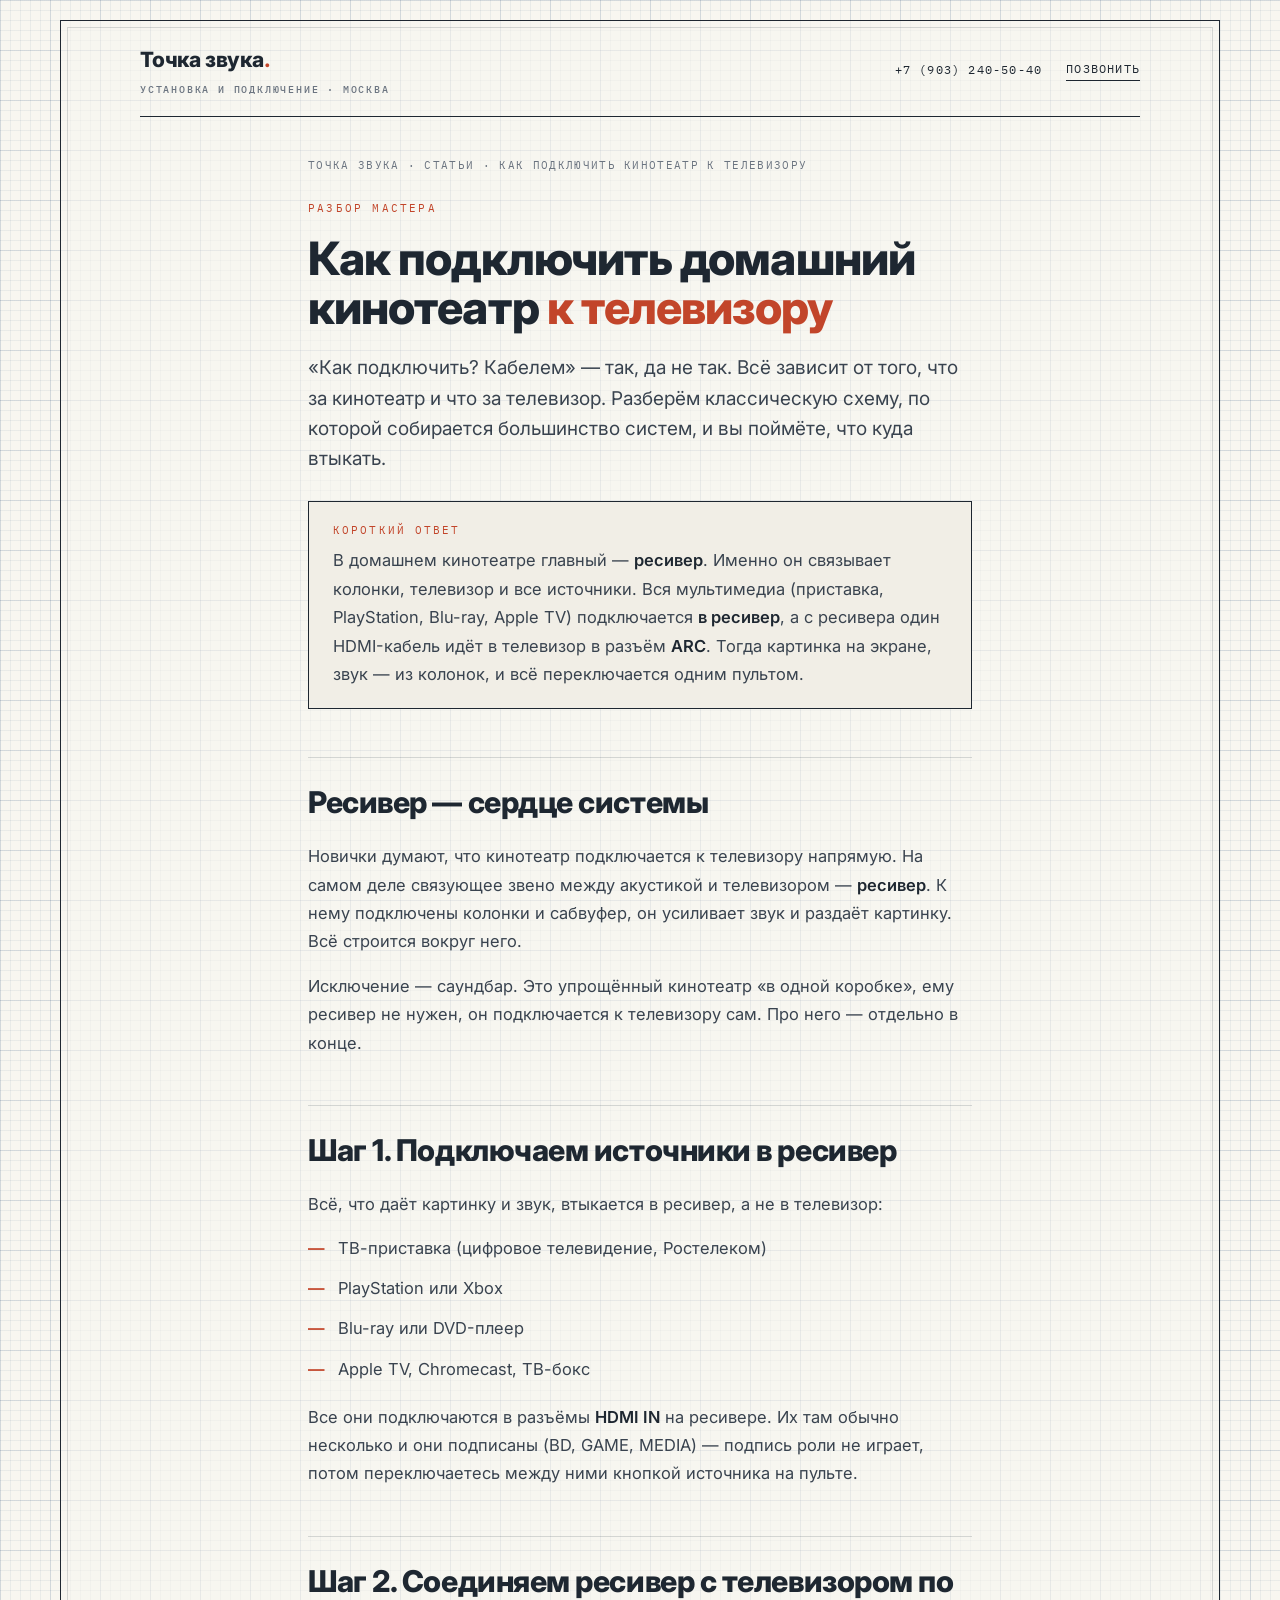
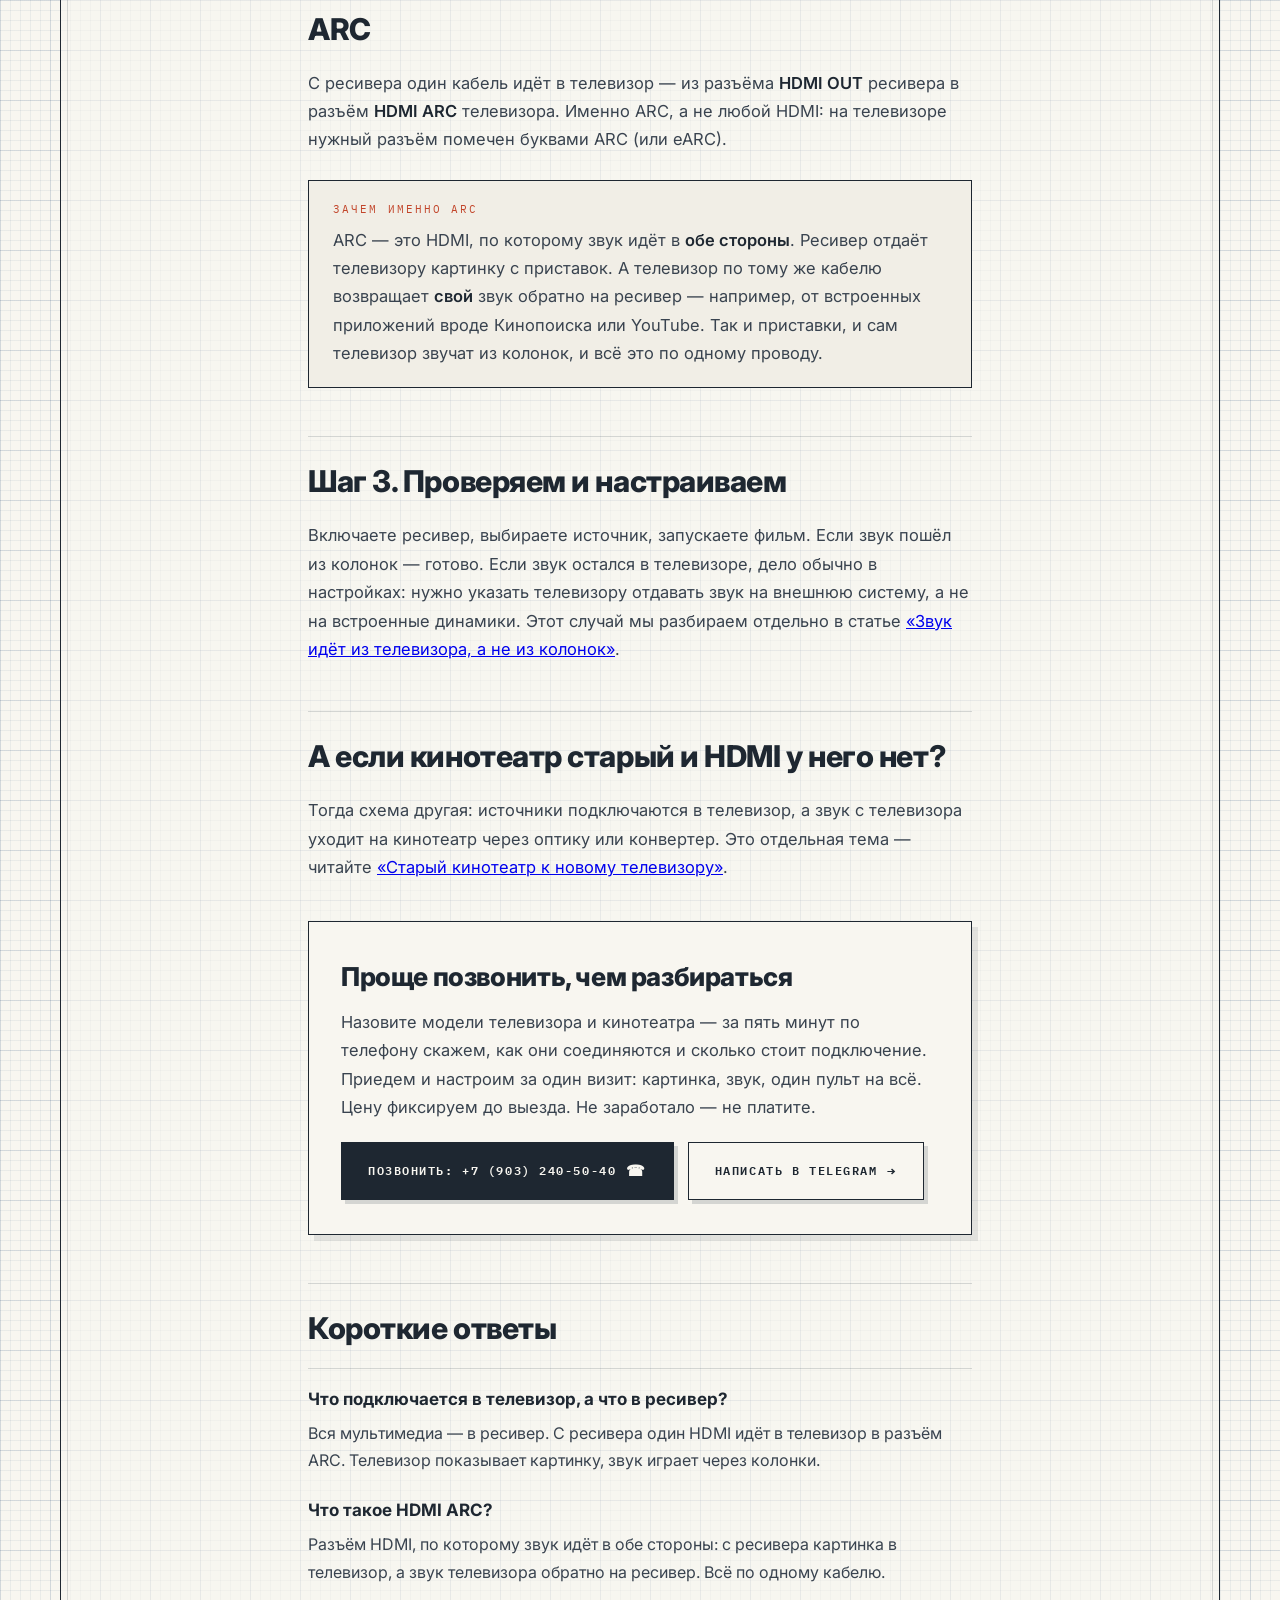
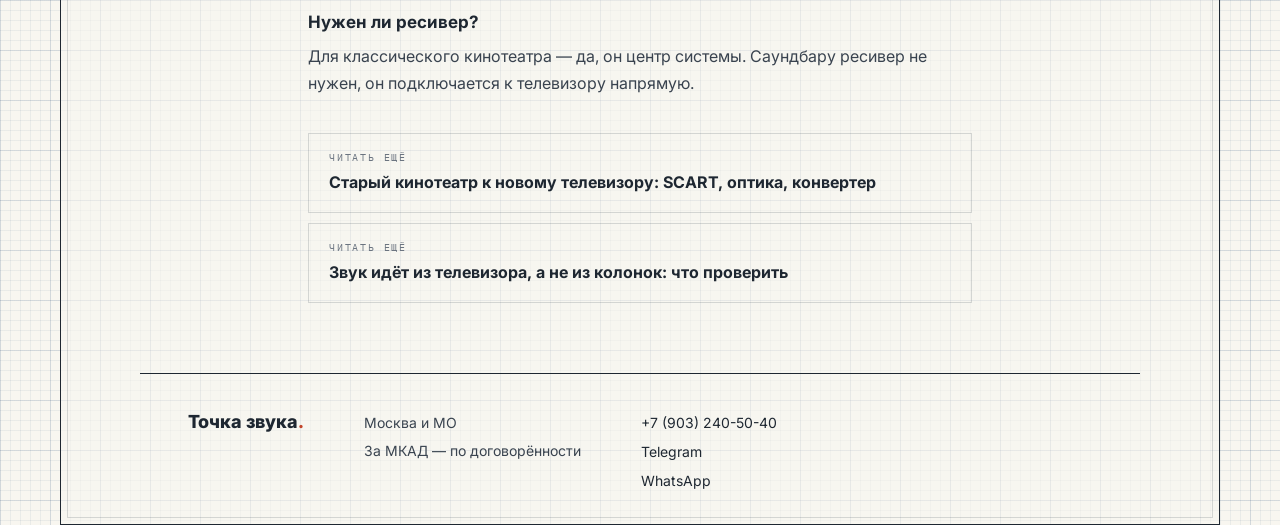
==== stati/kak-podklyuchit-domashniy-kinoteatr-k-televizoru.html @ ec042e2e "feat: SEO-статьи — 3 материала под DIY-запросы (старый кинотеатр, подключение к ТВ, звук из телевизо" ====
<!doctype html>
<html lang="ru">
<head>
<meta charset="utf-8" />
<meta name="viewport" content="width=device-width,initial-scale=1,viewport-fit=cover" />
<title>Как подключить домашний кинотеатр к телевизору: ресивер, HDMI, ARC — простыми словами</title>
<meta name="description" content="Пошагово: как подключить домашний кинотеатр к телевизору через ресивер. Куда втыкать приставку и PlayStation, как звук идёт по HDMI ARC, что подключается первым. Разбор мастера из Москвы.">
<link rel="canonical" href="https://tochka-zvuka.ru/stati/kak-podklyuchit-domashniy-kinoteatr-k-televizoru.html">
<link rel="icon" href="/favicon.ico" sizes="16x16 32x32" type="image/x-icon">
<meta property="og:type" content="article">
<meta property="og:title" content="Как подключить домашний кинотеатр к телевизору">
<meta property="og:description" content="Ресивер как центр системы, HDMI ARC, куда втыкать приставки. Пошаговый разбор мастера.">
<meta property="og:url" content="https://tochka-zvuka.ru/stati/kak-podklyuchit-domashniy-kinoteatr-k-televizoru.html">
<meta property="og:locale" content="ru_RU">
<script type="application/ld+json">
{
  "@context": "https://schema.org",
  "@type": "Article",
  "headline": "Как подключить домашний кинотеатр к телевизору",
  "description": "Пошаговое руководство: домашний кинотеатр подключается к телевизору через ресивер. Мультимедиа втыкается в ресивер, а с ресивера один HDMI идёт в телевизор по ARC.",
  "inLanguage": "ru-RU",
  "author": { "@type": "Person", "name": "Вадим, мастер по установке домашних кинотеатров" },
  "publisher": { "@type": "Organization", "name": "Точка звука", "url": "https://tochka-zvuka.ru/" },
  "mainEntityOfPage": "https://tochka-zvuka.ru/stati/kak-podklyuchit-domashniy-kinoteatr-k-televizoru.html",
  "datePublished": "2026-07-23"
}
</script>
<script type="application/ld+json">
{
  "@context": "https://schema.org",
  "@type": "FAQPage",
  "mainEntity": [
    {
      "@type": "Question",
      "name": "Что подключается в телевизор, а что в ресивер?",
      "acceptedAnswer": { "@type": "Answer", "text": "Если у ресивера есть HDMI-входы, вся мультимедиа (приставка, PlayStation, Blu-ray, Apple TV) втыкается в ресивер. С ресивера один HDMI-кабель идёт в телевизор в разъём с пометкой ARC. Телевизор показывает картинку, звук играет через колонки кинотеатра." }
    },
    {
      "@type": "Question",
      "name": "Что такое HDMI ARC и зачем он нужен?",
      "acceptedAnswer": { "@type": "Answer", "text": "ARC — это разъём HDMI, по которому звук идёт в обе стороны. Ресивер отдаёт в телевизор картинку, а телевизор возвращает по тому же кабелю свой звук (например, встроенные приложения) обратно на ресивер. Поэтому и приставки через ресивер, и звук самого телевизора слышны из колонок по одному кабелю." }
    },
    {
      "@type": "Question",
      "name": "Нужен ли ресивер, чтобы подключить кинотеатр к телевизору?",
      "acceptedAnswer": { "@type": "Answer", "text": "В классическом домашнем кинотеатре ресивер — это центр: к нему подключаются колонки и все источники, он раздаёт звук и картинку. Саундбар работает иначе, ему ресивер не нужен, он подключается к телевизору напрямую через HDMI ARC или оптику." }
    }
  ]
}
</script>
<link rel="preconnect" href="https://fonts.googleapis.com">
<link rel="preconnect" href="https://fonts.gstatic.com" crossorigin>
<link href="https://fonts.googleapis.com/css2?family=Inter:wght@400;500;600;800&family=IBM+Plex+Mono:wght@400;500;600&family=Caveat:wght@500;600&display=swap" rel="stylesheet">
<link rel="stylesheet" href="/stati/article.css">
<!-- Yandex.Metrika counter -->
<script type="text/javascript">
    (function(m,e,t,r,i,k,a){
        m[i]=m[i]||function(){(m[i].a=m[i].a||[]).push(arguments)};
        m[i].l=1*new Date();
        for (var j = 0; j < document.scripts.length; j++) {if (document.scripts[j].src === r) { return; }}
        k=e.createElement(t),a=e.getElementsByTagName(t)[0],k.async=1,k.src=r,a.parentNode.insertBefore(k,a)
    })(window, document,'script','https://mc.yandex.ru/metrika/tag.js?id=110790994', 'ym');
    ym(110790994, 'init', {ssr:true, webvisor:true, clickmap:true, accurateTrackBounce:true, trackLinks:true});
</script>
<noscript><div><img src="https://mc.yandex.ru/watch/110790994" style="position:absolute; left:-9999px;" alt="" /></div></noscript>
<!-- /Yandex.Metrika counter -->
</head>
<body>

<div class="sheet">

  <header class="topbar">
    <a class="masthead" href="/">Точка звука<span class="dot">.</span>
      <small>Установка и подключение · Москва</small>
    </a>
    <div class="meta">
      <a class="phone-num" href="tel:+79032405040">+7 (903) 240-50-40</a>
      <a class="cta" href="tel:+79032405040">Позвонить</a>
    </div>
  </header>

  <div class="wrap">
    <article class="article">
      <div class="crumbs"><a href="/">Точка звука</a> · Статьи · Как подключить кинотеатр к телевизору</div>
      <div class="label">Разбор мастера</div>
      <h1>Как подключить домашний кинотеатр <em>к телевизору</em></h1>

      <p class="lede">«Как подключить? Кабелем» — так, да не так. Всё зависит от того, что за кинотеатр и что за телевизор. Разберём классическую схему, по которой собирается большинство систем, и вы поймёте, что куда втыкать.</p>

      <div class="callout">
        <div class="k">Короткий ответ</div>
        <p>В домашнем кинотеатре главный — <strong>ресивер</strong>. Именно он связывает колонки, телевизор и все источники. Вся мультимедиа (приставка, PlayStation, Blu-ray, Apple TV) подключается <strong>в ресивер</strong>, а с ресивера один HDMI-кабель идёт в телевизор в разъём <strong>ARC</strong>. Тогда картинка на экране, звук — из колонок, и всё переключается одним пультом.</p>
      </div>

      <h2>Ресивер — сердце системы</h2>
      <p>Новички думают, что кинотеатр подключается к телевизору напрямую. На самом деле связующее звено между акустикой и телевизором — <strong>ресивер</strong>. К нему подключены колонки и сабвуфер, он усиливает звук и раздаёт картинку. Всё строится вокруг него.</p>
      <p>Исключение — саундбар. Это упрощённый кинотеатр «в одной коробке», ему ресивер не нужен, он подключается к телевизору сам. Про него — отдельно в конце.</p>

      <h2>Шаг 1. Подключаем источники в ресивер</h2>
      <p>Всё, что даёт картинку и звук, втыкается в ресивер, а не в телевизор:</p>
      <ul>
        <li>ТВ-приставка (цифровое телевидение, Ростелеком)</li>
        <li>PlayStation или Xbox</li>
        <li>Blu-ray или DVD-плеер</li>
        <li>Apple TV, Chromecast, ТВ-бокс</li>
      </ul>
      <p>Все они подключаются в разъёмы <strong>HDMI IN</strong> на ресивере. Их там обычно несколько и они подписаны (BD, GAME, MEDIA) — подпись роли не играет, потом переключаетесь между ними кнопкой источника на пульте.</p>

      <h2>Шаг 2. Соединяем ресивер с телевизором по ARC</h2>
      <p>С ресивера один кабель идёт в телевизор — из разъёма <strong>HDMI OUT</strong> ресивера в разъём <strong>HDMI ARC</strong> телевизора. Именно ARC, а не любой HDMI: на телевизоре нужный разъём помечен буквами ARC (или eARC).</p>
      <div class="callout">
        <div class="k">Зачем именно ARC</div>
        <p>ARC — это HDMI, по которому звук идёт в <strong>обе стороны</strong>. Ресивер отдаёт телевизору картинку с приставок. А телевизор по тому же кабелю возвращает <strong>свой</strong> звук обратно на ресивер — например, от встроенных приложений вроде Кинопоиска или YouTube. Так и приставки, и сам телевизор звучат из колонок, и всё это по одному проводу.</p>
      </div>

      <h2>Шаг 3. Проверяем и настраиваем</h2>
      <p>Включаете ресивер, выбираете источник, запускаете фильм. Если звук пошёл из колонок — готово. Если звук остался в телевизоре, дело обычно в настройках: нужно указать телевизору отдавать звук на внешнюю систему, а не на встроенные динамики. Этот случай мы разбираем отдельно в статье <a href="/stati/zvuk-idet-iz-televizora-a-ne-iz-kolonok.html">«Звук идёт из телевизора, а не из колонок»</a>.</p>

      <h2>А если кинотеатр старый и HDMI у него нет?</h2>
      <p>Тогда схема другая: источники подключаются в телевизор, а звук с телевизора уходит на кинотеатр через оптику или конвертер. Это отдельная тема — читайте <a href="/stati/staryy-kinoteatr-k-novomu-televizoru.html">«Старый кинотеатр к новому телевизору»</a>.</p>

      <div class="cta-box">
        <h2>Проще позвонить, чем разбираться</h2>
        <p>Назовите модели телевизора и кинотеатра — за пять минут по телефону скажем, как они соединяются и сколько стоит подключение. Приедем и настроим за один визит: картинка, звук, один пульт на всё. Цену фиксируем до выезда. Не заработало — не платите.</p>
        <div class="cta-row">
          <a class="btn fill tel" href="tel:+79032405040">Позвонить: +7 (903) 240-50-40</a>
          <a class="btn" href="https://t.me/vad6277">Написать в Telegram</a>
        </div>
      </div>

      <h2>Короткие ответы</h2>
      <div class="qa">
        <p class="q">Что подключается в телевизор, а что в ресивер?</p>
        <p class="a">Вся мультимедиа — в ресивер. С ресивера один HDMI идёт в телевизор в разъём ARC. Телевизор показывает картинку, звук играет через колонки.</p>
        <p class="q">Что такое HDMI ARC?</p>
        <p class="a">Разъём HDMI, по которому звук идёт в обе стороны: с ресивера картинка в телевизор, а звук телевизора обратно на ресивер. Всё по одному кабелю.</p>
        <p class="q">Нужен ли ресивер?</p>
        <p class="a">Для классического кинотеатра — да, он центр системы. Саундбару ресивер не нужен, он подключается к телевизору напрямую.</p>
      </div>

      <div class="more">
        <a href="/stati/staryy-kinoteatr-k-novomu-televizoru.html">
          <span class="mk">Читать ещё</span>
          <span class="mt">Старый кинотеатр к новому телевизору: SCART, оптика, конвертер</span>
        </a>
        <a href="/stati/zvuk-idet-iz-televizora-a-ne-iz-kolonok.html">
          <span class="mk">Читать ещё</span>
          <span class="mt">Звук идёт из телевизора, а не из колонок: что проверить</span>
        </a>
      </div>
    </article>
  </div>

  <footer>
    <div class="brand">Точка звука<span class="dot">.</span></div>
    <div class="col"><span>Москва и МО</span><span>За МКАД — по договорённости</span></div>
    <div class="col">
      <a href="tel:+79032405040">+7 (903) 240-50-40</a>
      <a href="https://t.me/vad6277">Telegram</a>
      <a href="https://wa.me/79032405040">WhatsApp</a>
    </div>
  </footer>

</div><!-- /.sheet -->

<div class="mobile-bar">
  <a class="btn" href="https://t.me/vad6277">Telegram</a>
  <a class="btn fill" href="tel:+79032405040">Позвонить</a>
</div>

<script>
  document.querySelectorAll('a[href^="tel:"]').forEach(a =>
    a.addEventListener('click', () => { if (typeof ym === 'function') ym(110790994, 'reachGoal', 'phone_click'); }));
  document.querySelectorAll('a[href*="wa.me"], a[href*="t.me"]').forEach(a =>
    a.addEventListener('click', () => { if (typeof ym === 'function') ym(110790994, 'reachGoal', 'messenger_click'); }));
</script>
</body>
</html>
---- stati/article.css ----
/* Чертёжный стиль для статей — общий файл. Палитра и логика те же, что на главной. */
:root {
  --paper: #f8f6f0; --paper-2: #f1eee6; --ink: #1e2731; --ink-2: #39434f;
  --pencil: #6b7480; --grid: rgba(46,84,126,.07); --grid-2: rgba(46,84,126,.12);
  --rule: rgba(30,39,49,.16); --red: #c2452a; --red-soft: rgba(194,69,42,.08);
  --mono: 'IBM Plex Mono', ui-monospace, monospace; --hand: 'Caveat', cursive;
}
* { box-sizing: border-box; }
html { scroll-behavior: smooth; }
html, body { margin: 0; padding: 0; }
body {
  background: var(--paper);
  background-image:
    linear-gradient(var(--grid) 1px, transparent 1px),
    linear-gradient(90deg, var(--grid) 1px, transparent 1px),
    linear-gradient(var(--grid-2) 1px, transparent 1px),
    linear-gradient(90deg, var(--grid-2) 1px, transparent 1px);
  background-size: 10px 10px, 10px 10px, 50px 50px, 50px 50px;
  color: var(--ink); font-family: 'Inter', system-ui, sans-serif;
  font-size: 16px; line-height: 1.6; -webkit-font-smoothing: antialiased;
}
::selection { background: var(--ink); color: var(--paper); }

.sheet { max-width: 1160px; margin: 20px auto 0; border: 1.5px solid var(--ink); position: relative; background: rgba(248,246,240,.55); }
.sheet::after { content: ""; position: absolute; inset: 6px; border: 1px solid var(--rule); pointer-events: none; }
.wrap { max-width: 760px; margin: 0 auto; padding: 0 48px; position: relative; z-index: 1; }

/* панель */
.topbar { display: grid; grid-template-columns: 1fr auto; align-items: center; padding: 22px 0 18px; border-bottom: 1.5px solid var(--ink); max-width: 1000px; margin: 0 auto; }
.masthead { font-weight: 800; font-size: 21px; letter-spacing: -0.01em; text-decoration: none; color: var(--ink); }
.masthead .dot { color: var(--red); }
.masthead small { display: block; font-family: var(--mono); font-weight: 500; font-size: 10px; letter-spacing: .18em; text-transform: uppercase; color: var(--pencil); margin-top: 5px; }
.topbar .meta { display: flex; gap: 24px; align-items: center; font-family: var(--mono); font-size: 12px; letter-spacing: .1em; text-transform: uppercase; }
.topbar .meta a { color: var(--ink); text-decoration: none; border-bottom: 1px solid transparent; transition: color .15s, border-color .15s; }
.topbar .meta a:hover { color: var(--red); border-bottom-color: var(--red); }
.topbar .meta .cta { border-bottom: 1.5px solid var(--ink); padding-bottom: 2px; }

/* кнопки-штампы */
.btn { display: inline-flex; align-items: center; gap: 10px; font-family: var(--mono); font-size: 12px; font-weight: 600; letter-spacing: .13em; text-transform: uppercase; color: var(--ink); background: var(--paper); border: 1.5px solid var(--ink); padding: 16px 26px; text-decoration: none; cursor: pointer; box-shadow: 4px 4px 0 rgba(30,39,49,.16); transition: transform .16s ease, box-shadow .16s ease, background .16s ease, color .16s ease, border-color .16s ease; }
.btn::after { content: "→"; font-size: 14px; transition: transform .16s ease; }
.btn:hover { border-color: var(--red); color: var(--red); transform: translate(-1px,-1px); box-shadow: 6px 6px 0 rgba(194,69,42,.22); }
.btn:hover::after { transform: translateX(4px); }
.btn:active { transform: translate(3px,3px); box-shadow: 0 0 0 rgba(0,0,0,0); }
.btn.fill { background: var(--ink); color: var(--paper); }
.btn.fill:hover { background: var(--red); border-color: var(--red); color: var(--paper); }
.btn.tel::after { content: "☎"; font-size: 15px; }

/* размерная линия */
.dim { display: flex; align-items: center; gap: 16px; margin: 40px 48px; user-select: none; }
.dim .l { flex: 1; height: 1px; background: var(--ink); position: relative; opacity: .75; }
.dim .t { font-family: var(--mono); font-size: 10.5px; font-weight: 500; letter-spacing: .22em; text-transform: uppercase; color: var(--pencil); white-space: nowrap; }

/* тело статьи */
.article { padding: 40px 0 20px; }
.crumbs { font-family: var(--mono); font-size: 11px; letter-spacing: .12em; text-transform: uppercase; color: var(--pencil); margin-bottom: 26px; }
.crumbs a { color: var(--pencil); text-decoration: none; border-bottom: 1px solid transparent; }
.crumbs a:hover { color: var(--red); border-bottom-color: var(--red); }
.article .label { font-family: var(--mono); font-size: 11px; letter-spacing: .2em; text-transform: uppercase; color: var(--red); margin-bottom: 16px; }
.article h1 { font-weight: 800; font-size: clamp(30px, 4.6vw, 46px); line-height: 1.08; letter-spacing: -0.02em; margin: 0 0 20px; }
.article h1 em { font-style: normal; color: var(--red); }
.article .lede { font-size: 19px; line-height: 1.6; color: var(--ink-2); margin: 0 0 12px; }
.article h2 { font-weight: 800; font-size: clamp(23px, 3vw, 30px); letter-spacing: -0.015em; margin: 48px 0 16px; padding-top: 20px; border-top: 1.5px solid var(--rule); }
.article h3 { font-weight: 800; font-size: 19px; margin: 30px 0 10px; }
.article p { font-size: 16.5px; line-height: 1.72; color: var(--ink-2); margin: 0 0 16px; }
.article strong { color: var(--ink); font-weight: 600; }
.article ul, .article ol { padding-left: 0; margin: 0 0 20px; list-style: none; }
.article li { position: relative; padding-left: 30px; margin-bottom: 12px; font-size: 16.5px; line-height: 1.7; color: var(--ink-2); }
.article ul li::before { content: "—"; position: absolute; left: 0; color: var(--red); font-weight: 600; }
.article ol { counter-reset: n; }
.article ol li { counter-increment: n; }
.article ol li::before { content: counter(n); position: absolute; left: 0; top: 1px; font-family: var(--mono); font-size: 12px; font-weight: 600; color: var(--red); border: 1.3px solid var(--red); width: 20px; height: 20px; display: flex; align-items: center; justify-content: center; }

/* врезка «важно» */
.callout { border: 1.5px solid var(--ink); background: var(--paper-2); padding: 20px 24px; margin: 26px 0; }
.callout .k { font-family: var(--mono); font-size: 10.5px; letter-spacing: .2em; text-transform: uppercase; color: var(--red); margin-bottom: 8px; }
.callout p:last-child { margin-bottom: 0; }
.hand { font-family: var(--hand); font-size: 22px; color: var(--red); }

/* мини-FAQ */
.qa { border-top: 1.5px solid var(--rule); padding-top: 16px; margin-top: 14px; }
.qa .q { font-weight: 700; color: var(--ink); font-size: 17px; margin: 0 0 6px; }
.qa .a { font-size: 16px; color: var(--ink-2); margin: 0 0 22px; line-height: 1.7; }

/* CTA-блок в конце */
.cta-box { border: 1.5px solid var(--ink); background: var(--paper); padding: 34px 32px; margin: 40px 0 10px; box-shadow: 6px 6px 0 rgba(30,39,49,.1); }
.cta-box h2 { border: 0; padding: 0; margin: 0 0 10px; font-size: 26px; }
.cta-box p { margin-bottom: 20px; }
.cta-row { display: flex; gap: 14px; flex-wrap: wrap; }

/* читать ещё */
.more { margin: 36px 0 0; }
.more a { display: block; text-decoration: none; color: var(--ink); border: 1.5px solid var(--rule); padding: 16px 20px; margin-bottom: 10px; transition: border-color .15s, transform .15s; }
.more a:hover { border-color: var(--red); transform: translateX(3px); }
.more .mk { font-family: var(--mono); font-size: 10px; letter-spacing: .18em; text-transform: uppercase; color: var(--pencil); display: block; margin-bottom: 4px; }
.more .mt { font-weight: 700; font-size: 16px; }

footer { max-width: 1000px; margin: 40px auto 0; border-top: 1.5px solid var(--ink); padding: 34px 48px 30px; display: flex; flex-wrap: wrap; gap: 30px 60px; align-items: baseline; }
footer .brand { font-weight: 800; font-size: 18px; }
footer .brand .dot { color: var(--red); }
footer a { color: var(--ink); text-decoration: none; border-bottom: 1px solid transparent; }
footer a:hover { color: var(--red); border-bottom-color: var(--red); }
footer .col { display: flex; flex-direction: column; gap: 6px; font-size: 14px; color: var(--ink-2); }

.mobile-bar { position: fixed; bottom: 0; left: 0; right: 0; z-index: 60; display: none; background: var(--paper); border-top: 1.5px solid var(--ink); padding: 12px 16px; gap: 12px; }
.mobile-bar .btn { flex: 1; justify-content: center; padding: 14px 10px; box-shadow: none; }

@media (max-width: 720px) {
  .wrap { padding: 0 20px; }
  .topbar { padding: 16px 20px; }
  .topbar .meta .phone-num { display: none; }
  .dim { margin: 32px 20px; }
  .cta-row .btn { flex: 1; justify-content: center; }
  .mobile-bar { display: flex; padding-bottom: calc(12px + env(safe-area-inset-bottom)); }
  body { padding-bottom: calc(80px + env(safe-area-inset-bottom)); }
  footer { padding: 28px 20px; }
}
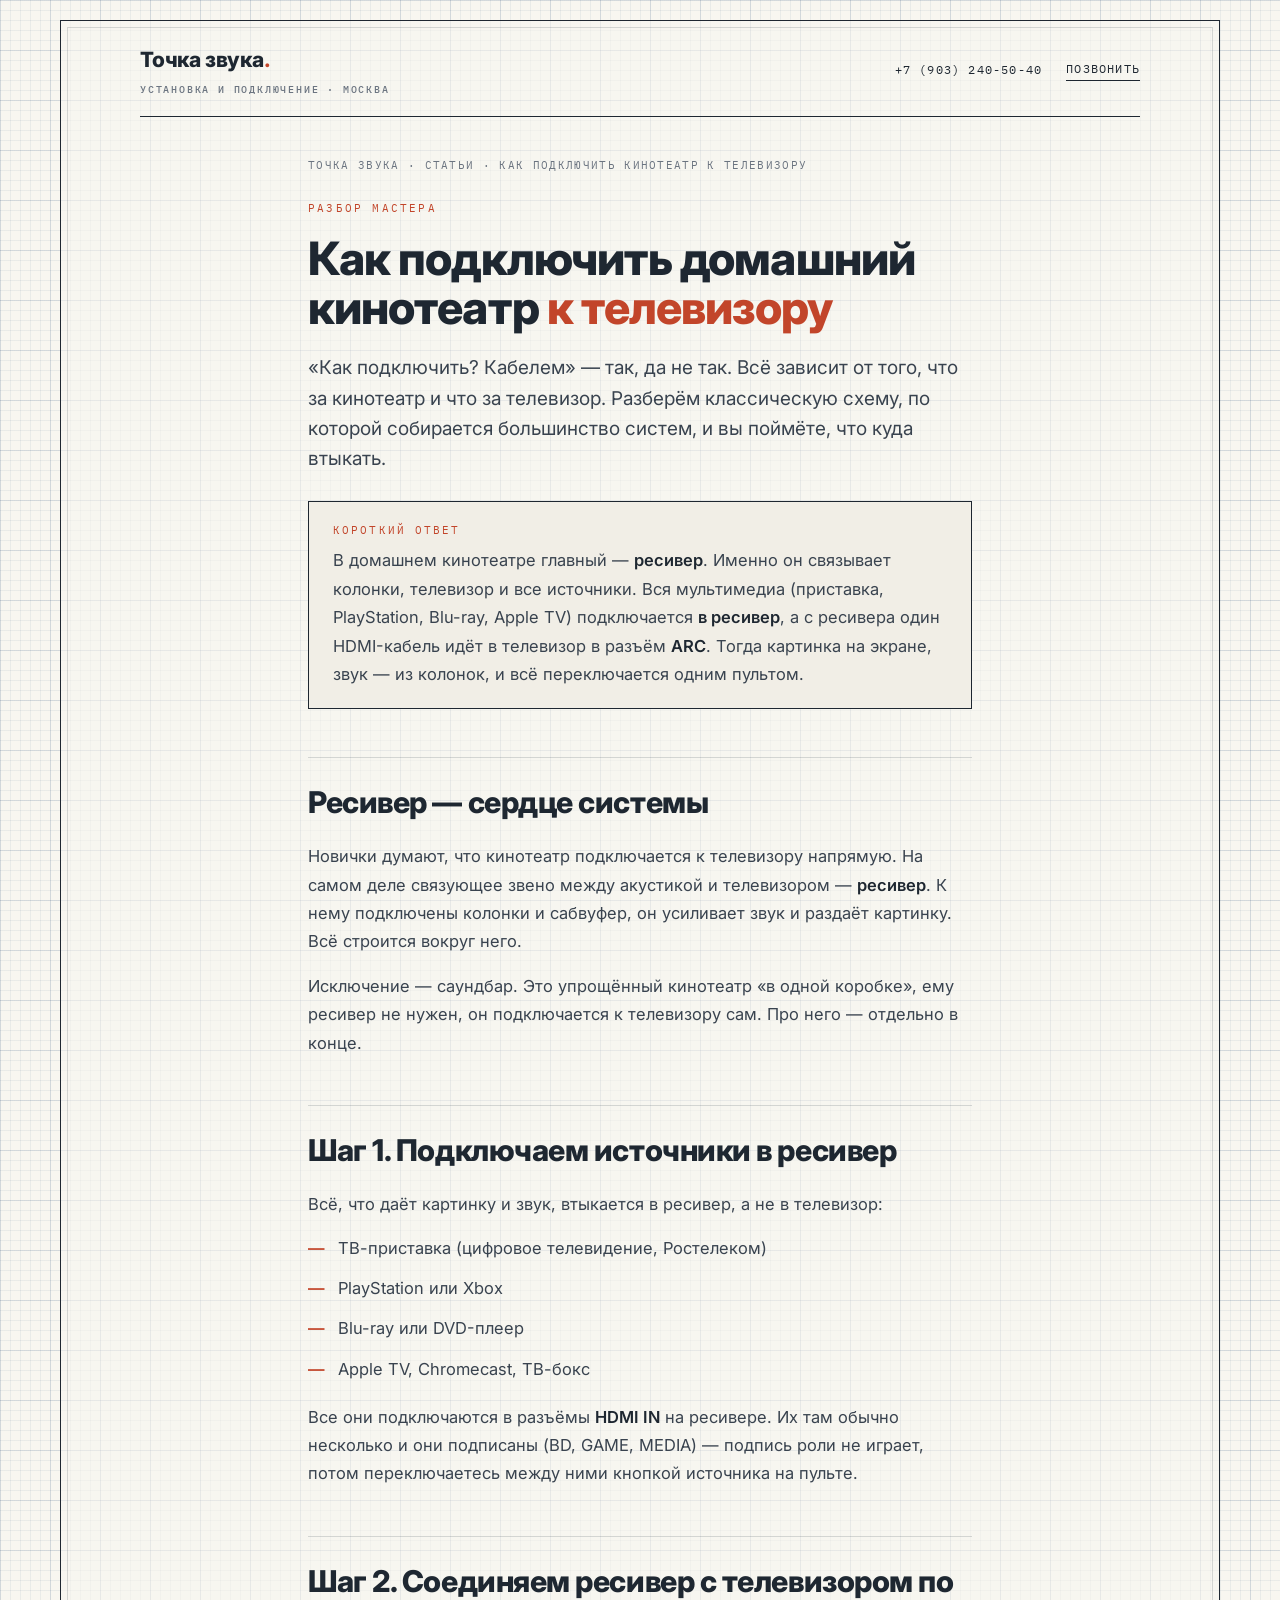
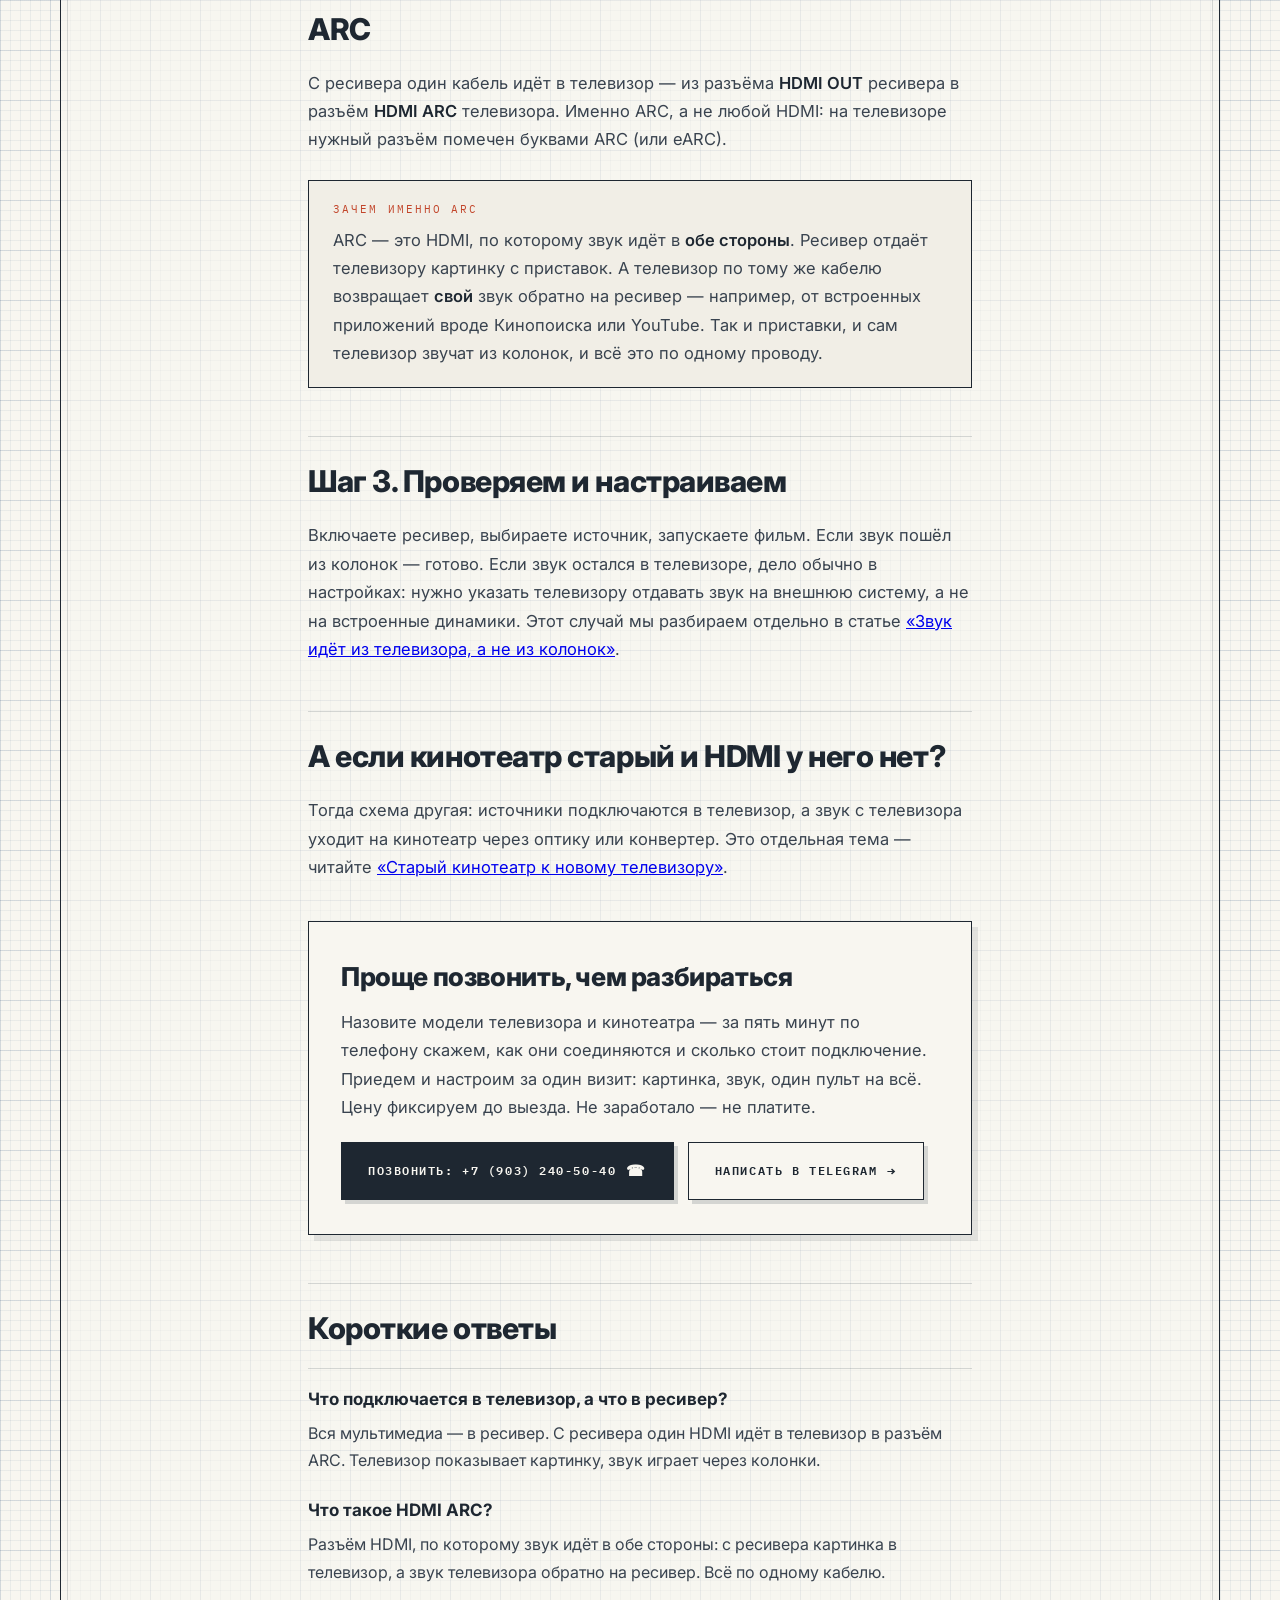
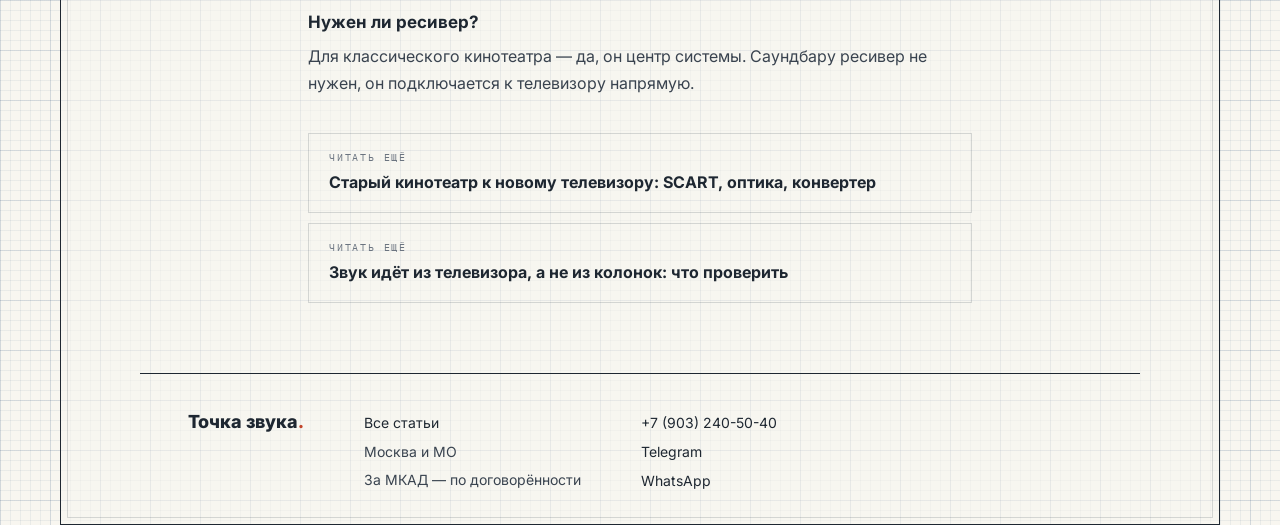
==== commit 7ca21fb0: "feat: страница-витрина /stati/ + сквозная навигация к разделу статей - Список всех статей карточками" ====
--- a/stati/kak-podklyuchit-domashniy-kinoteatr-k-televizoru.html
+++ b/stati/kak-podklyuchit-domashniy-kinoteatr-k-televizoru.html
@@ -81,7 +81,7 @@
 
   <div class="wrap">
     <article class="article">
-      <div class="crumbs"><a href="/">Точка звука</a> · Статьи · Как подключить кинотеатр к телевизору</div>
+      <div class="crumbs"><a href="/">Точка звука</a> · <a href="/stati/">Статьи</a> · Как подключить кинотеатр к телевизору</div>
       <div class="label">Разбор мастера</div>
       <h1>Как подключить домашний кинотеатр <em>к телевизору</em></h1>
 
@@ -153,7 +153,7 @@
 
   <footer>
     <div class="brand">Точка звука<span class="dot">.</span></div>
-    <div class="col"><span>Москва и МО</span><span>За МКАД — по договорённости</span></div>
+    <div class="col"><a href="/stati/">Все статьи</a><span>Москва и МО</span><span>За МКАД — по договорённости</span></div>
     <div class="col">
       <a href="tel:+79032405040">+7 (903) 240-50-40</a>
       <a href="https://t.me/vad6277">Telegram</a>
